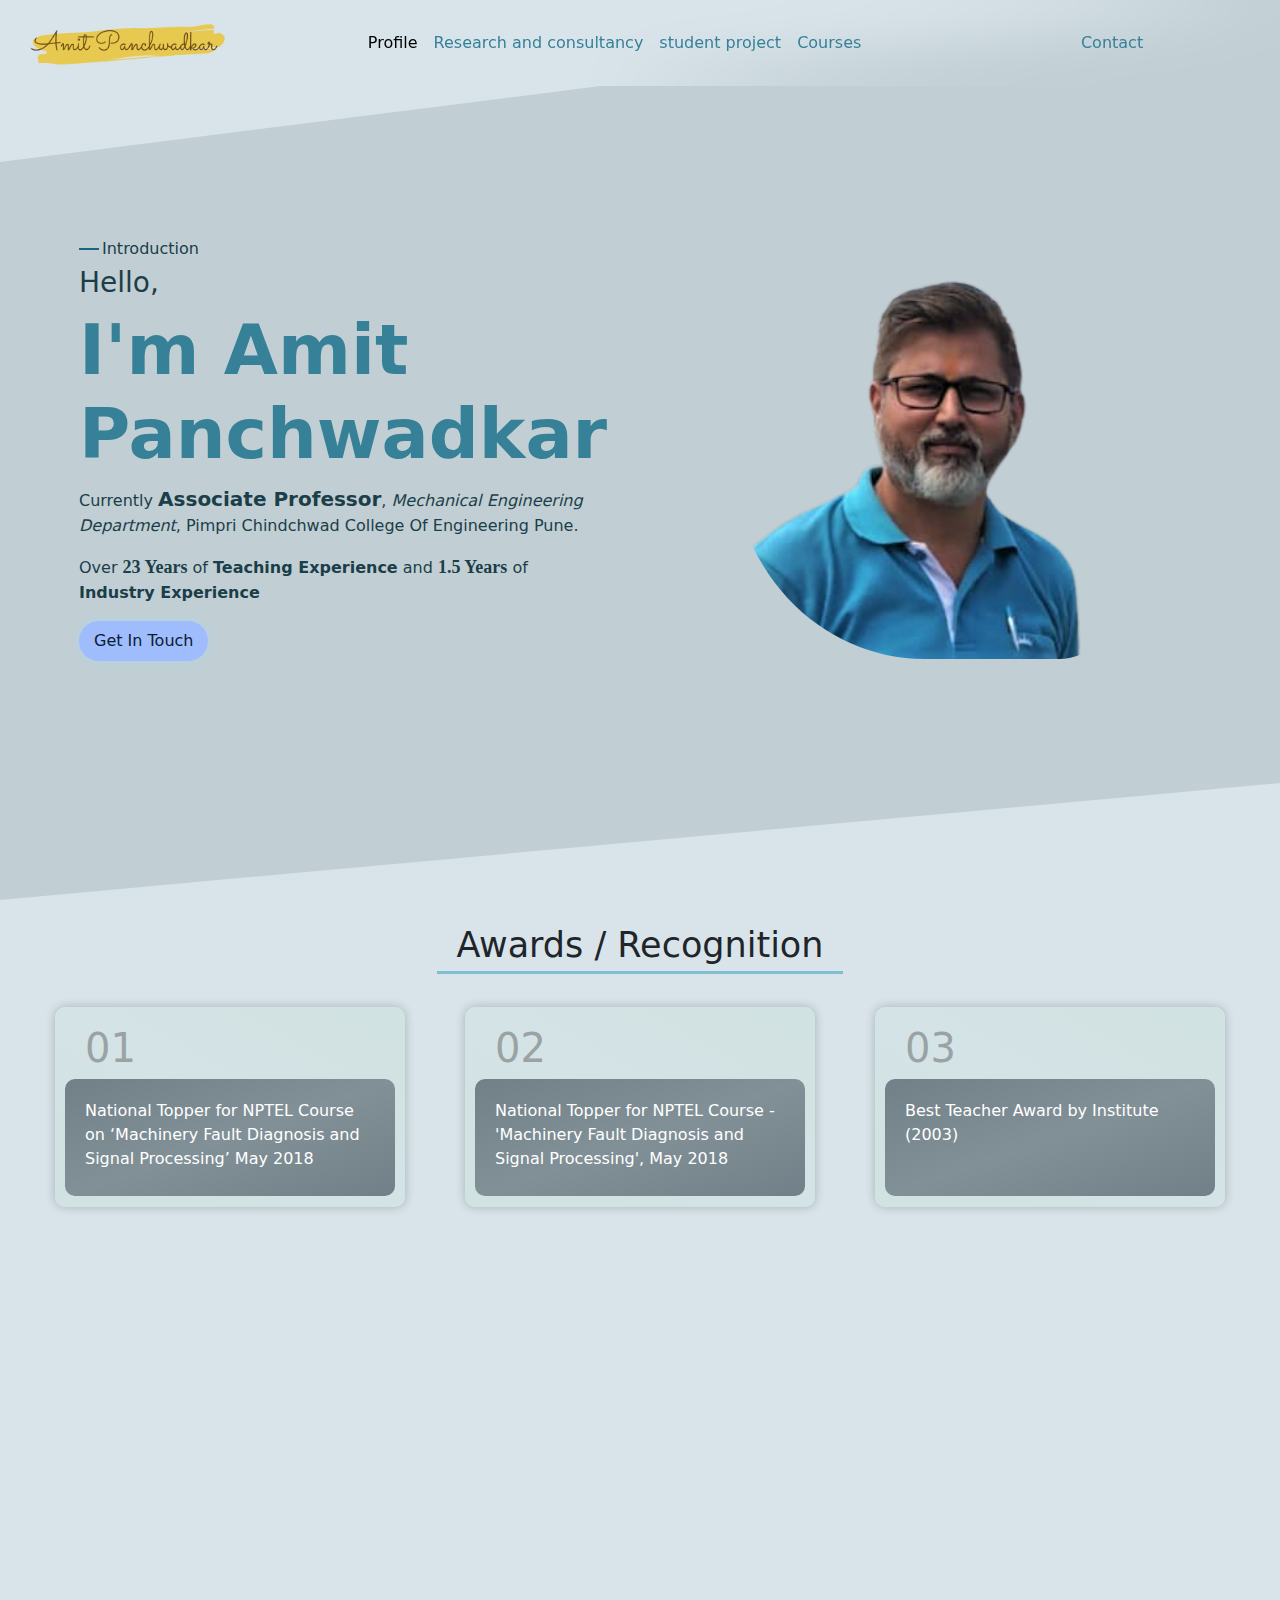
==== newlook/index.html @ 2ab220a8 "Add files via upload" ====
<!DOCTYPE html>
<html lang="en">

<head>
    <meta charset="UTF-8">
    <meta http-equiv="X-UA-Compatible" content="IE=edge">
    <meta name="viewport" content="width=device-width, initial-scale=1.0">
    <title>Pranav Lad</title>
    <link rel="stylesheet" href="navbar.css">

    <!-- ---- bootstrap --- -->
    <link rel="stylesheet" href="https://cdn.jsdelivr.net/npm/bootstrap@5.1.3/dist/css/bootstrap.min.css">
    <link href="https://cdn.jsdelivr.net/npm/bootstrap@5.1.3/dist/css/bootstrap.min.css" rel="stylesheet" integrity="sha384-1BmE4kWBq78iYhFldvKuhfTAU6auU8tT94WrHftjDbrCEXSU1oBoqyl2QvZ6jIW3" crossorigin="anonymous">
    <link rel="stylesheet" href="style.css">
</head>

<body>
    <header>
        <!-- <nav class="navbar fixed-top navbar-expand-lg  ">
            <div class="container-fluid navbar-light ">
                <a class="navbar-brand" href="index.html"><img src="logo3.png" width="140px" alt=""></a>
                <button class="navbar-toggler" type="button" data-bs-toggle="collapse" data-bs-target="#navbarNavDropdown" aria-controls="navbarNavDropdown" aria-expanded="false" aria-label="Toggle navigation">
                <span class="navbar-toggler-icon"></span>
              </button>
                <div class="collapse navbar-collapse" id="navbarNavDropdown">
                    <ul class="navbar-nav">
                        <li class="nav-item">
                            <a class="nav-link active" aria-current="page" href="index.html">Profile</a>
                        </li>
                        <li class="nav-item">
                            <a class="nav-link" href="research_nd_consultancy.html">Research and consultancy</a>
                        </li>
                        <li class="nav-item">
                            <a class="nav-link" href="student_project.html">student project</a>
                        </li>
                        <li class="nav-item">
                            <a class="nav-link" href="course.html">Courses</a>
                        </li>
                        <li class="nav-item">
                            <a class="nav-link" href="lets_connect.html">Contact</a>
                        </li>


                    </ul>
                </div>
            </div>
        </nav> -->
        <nav class="navbar fixed-top navbar-expand-lg  ">
            <div class="container-fluid navbar-light ">
                <a class="navbar-brand" href="#"><img src="logo3.png" alt=""></a>
                <button class="navbar-toggler" type="button" data-bs-toggle="collapse" data-bs-target="#navbarNavDropdown" aria-controls="navbarNavDropdown" aria-expanded="false" aria-label="Toggle navigation">
                <span class="navbar-toggler-icon"></span>
              </button>
                <div class="collapse navbar-collapse" id="navbarNavDropdown">
                    <ul class="navbar-nav">
                        <li class="nav-item">
                            <a class="nav-link active" aria-current="page" href="/index.html">Profile</a>
                        </li>
                        <li class="nav-item">
                            <a class="nav-link" href="/research_nd_consultancy.html">Research and consultancy</a>
                        </li>
                        <li class="nav-item">
                            <a class="nav-link" href="/student_project.html">student project</a>
                        </li>
                        <li class="nav-item">
                            <a class="nav-link" href="/courses.html">Courses</a>
                        </li>



                    </ul>
                    <ul class="navbar-nav">
                        <li class="nav-item">
                            <a class="nav-link contact" href="/lets_connect.html">Contact</a>
                        </li>
                    </ul>
                </div>
            </div>
        </nav>
    </header>
    <section class="page1">
        <div class="left">
            <h6>
                <div class="line"></div> Introduction</h6>
            <h3>Hello, </h3>
            <h1 style="font-weight: bold;">I'm Amit Panchwadkar</h1>
            <p>Currently <b style="font-size: 20px;">Associate Professor</b>,<i> Mechanical Engineering Department</i>, Pimpri Chindchwad College Of Engineering Pune.</p>
            <p>Over <b style="font-size: 18px; font-family : Georgia, 'Times New Roman', Times, serif">23 Years</b> of <b>Teaching Experience</b> and <b style="font-size: 18px; font-family : Georgia, 'Times New Roman', Times, serif">1.5 Years</b> of <b>Industry Experience</b></p>
            <button class="contactme">
                Get In Touch
            </button>
        </div>
        <div class="right">
            <!-- <div class="circle"></div> -->
            <img src="amit3.png" alt="">
        </div>
    </section>
    <section class="awards">
        <div class="title">
            <h2>Awards / Recognition</h2>
        </div>
        <div class="cards">
            <div class="card">
                <div class="number">01</div>
                <div class="content">National Topper for NPTEL Course on ‘Machinery Fault Diagnosis and Signal Processing’ May 2018
                </div>
            </div>
            <div class="card">
                <div class="number">02</div>
                <div class="content">National Topper for NPTEL Course - 'Machinery Fault Diagnosis and Signal Processing', May 2018</div>
            </div>
            <div class="card">
                <div class="number">03</div>
                <div class="content">Best Teacher Award by Institute (2003)</div>
            </div>
        </div>
    </section>
    <script src="https://cdn.jsdelivr.net/npm/bootstrap@5.1.3/dist/js/bootstrap.bundle.min.js" integrity="sha384-ka7Sk0Gln4gmtz2MlQnikT1wXgYsOg+OMhuP+IlRH9sENBO0LRn5q+8nbTov4+1p" crossorigin="anonymous"></script>
    <!-- JavaScript Bundle with Popper -->
</body>

</html>
---- newlook/navbar.css ----
.navbar {
    color: #368098;
    margin: 0px;
    padding: 0px;
    justify-content: center;
    align-content: center;
    backdrop-filter: blur(30px);
}

.container-fluid {
    justify-content: center;
    border-radius: 50px;
    display: flex;
    flex-direction: row;
    justify-content: center;
    align-content: center;
}

.navbar-nav {
    justify-content: center;
}

.collapse {
    display: flex;
    flex-direction: row;
    justify-content: space-around;
    margin: 10px;
    padding: 5px;
}

.container-fluid {
    margin: 0px;
    padding: 0;
}

.contact {
    border: 1px solid #f8c71b;
    background-color: #f8c71b;
    border-radius: 10px;
    font-weight: 700;
}

nav .container-fluid .navbar-brand img {
    width: 200px;
    margin-left: 15px;
}

.navbar-light .navbar-nav .nav-link {
    color: #368098;
}

li a {
    font-weight: 700;
    color: #368098;
}

@media only screen and (max-width: 1000px) {
    .collapse {
        display: flex;
        flex-direction: column;
        justify-content: center;
    }
    li a {
        font-weight: 450;
        text-align: center;
        color: #368098;
    }
    .contact {
        border: 1px solid #f8c81b00;
        background-color: #f8c81b00;
        border-radius: 10px;
        font-weight: 100;
    }
    nav .container-fluid .navbar-brand img {
        width: 200px;
        margin-left: 0px;
    }
}
---- newlook/style.css ----
body {
    /* background: rgb(129, 129, 224); */
    background: #D8E4EA;
}

.page1 {
    background: #c1ced4;
    padding: 59px;
    display: flex;
    justify-content: center;
    align-items: center;
    height: 100vh;
    /* background: rgb(129, 129, 224); */
    min-width: 340px;
    clip-path: polygon(0 18%, 100% 0, 100% 87%, 0% 100%);
}

.left {
    padding: 20px;
    max-width: 50%;
    color: #1b3e49;
}

.left h6 {
    display: flex;
    align-items: center;
}

.left h6 .line {
    width: 20px;
    height: 2px;
    background: rgb(24, 103, 128);
    float: left;
    align-self: center;
    margin-right: 3px;
}

.left h1 {
    font-size: 70px;
    color: rgb(18, 49, 104);
    color: #368098;
}

.right img {
    border-radius: 0px 0px 15% 50%;
    width: 65%;
    z-index: 11;
}

.right {
    display: flex;
    justify-content: center;
    width: 100%;
    z-index: 0;
}

.left .contactme {
    padding: 8px 15px;
    background: rgb(159, 189, 253);
    border: none;
    border-radius: 25px 25px 25px 25px;
    color: rgb(11, 27, 53);
    box-shadow: 0 0 10px rgb(177, 214, 231);
}

.right .circle {
    position: absolute;
    background: linear-gradient(to top, violet, rgba(255, 192, 203, 0.274), rgba(0, 0, 0, 0));
    z-index: 10;
    border-radius: 50%;
    width: 330px;
    height: 330px;
    top: 29%;
    right: 16%;
}

@media only screen and (max-width: 1245px) {
    .right .circle {
        width: 300px;
        height: 300px;
        top: 29%;
        right: 14%;
    }
}

@media only screen and (max-width: 1194px) {
    .right .circle {
        width: 00px;
        height: 00px;
        top: 26%;
        right: 14%;
    }
}

@media only screen and (max-width: 1068px) {
    .page1 {
        padding: 15px;
        flex-direction: column-reverse;
        justify-content: flex-end;
        padding-top: 58px;
    }
    .left {
        max-width: 100%;
        padding-top: 25px;
    }
    .left h1 {
        font-size: 50px;
    }
    .right img {
        border-radius: 0px 0px 5% 20%;
        width: 40%;
    }
}

@media only screen and (max-width: 468px) {
    .page1 {
        padding: 5px;
        padding-top: 60px;
    }
    .left h6 {
        width: 100%;
        justify-content: center;
    }
    .left h3 {
        margin: 0;
        padding: 0;
    }
    .left {
        padding: 10px;
        text-align: center;
    }
    .left h1 {
        font-size: 30px;
    }
    .left p {
        font-size: 17px;
        margin: 0;
        margin-bottom: 5px;
    }
    .right img {
        border-radius: 0px 0px 5% 20%;
        width: 67%;
    }
    .right .circle {
        position: absolute;
        background: linear-gradient(to top, violet, rgba(255, 192, 203, 0.274), rgba(0, 0, 0, 0));
        z-index: 10;
        border-radius: 50%;
        width: 199px;
        height: 199px;
        top: 9%;
        left: 25%;
    }
    .contactme {
        margin-top: 10px;
    }
}

.awards {
    height: 100vh;
}

.awards .title {
    margin-top: 19px;
    width: 100%;
    display: flex;
    justify-content: center;
}

.awards .title h2 {
    font-size: 35px;
    padding: 5px 20px;
    border-bottom: 3px solid rgb(127, 190, 209);
}

.awards .cards {
    width: 100%;
    height: 100vh;
    padding: 25px;
    display: flex;
    justify-content: space-around;
}

.awards .cards .card {
    padding: 10px;
    margin-bottom: 20px;
    height: 200px;
    max-height: 459px;
    max-width: 350px;
    background: linear-gradient(to top right, rgb(209, 226, 226), rgba(209, 226, 226, 0.568), rgb(209, 226, 226));
    border: none;
    border-radius: 10px;
    box-shadow: 0 0 10px rgba(56, 56, 56, 0.295);
    display: flex;
    flex-direction: column;
    justify-content: space-around;
}

.awards .cards .card .number {
    width: 100%;
    font-size: 40px;
    color: rgb(154, 162, 163);
    padding-left: 20px;
}

.awards .cards .card .content {
    padding: 20px;
    color: white;
    background: linear-gradient(to right bottom, rgba(52, 67, 78, 0.614), rgba(52, 67, 78, 0.514), rgba(52, 67, 78, 0.614));
    border-radius: 10px;
    min-height: fit-content;
    height: 65%;
}

@media (max-width: 768px) {
    .awards .cards {
        flex-direction: column;
    }
}
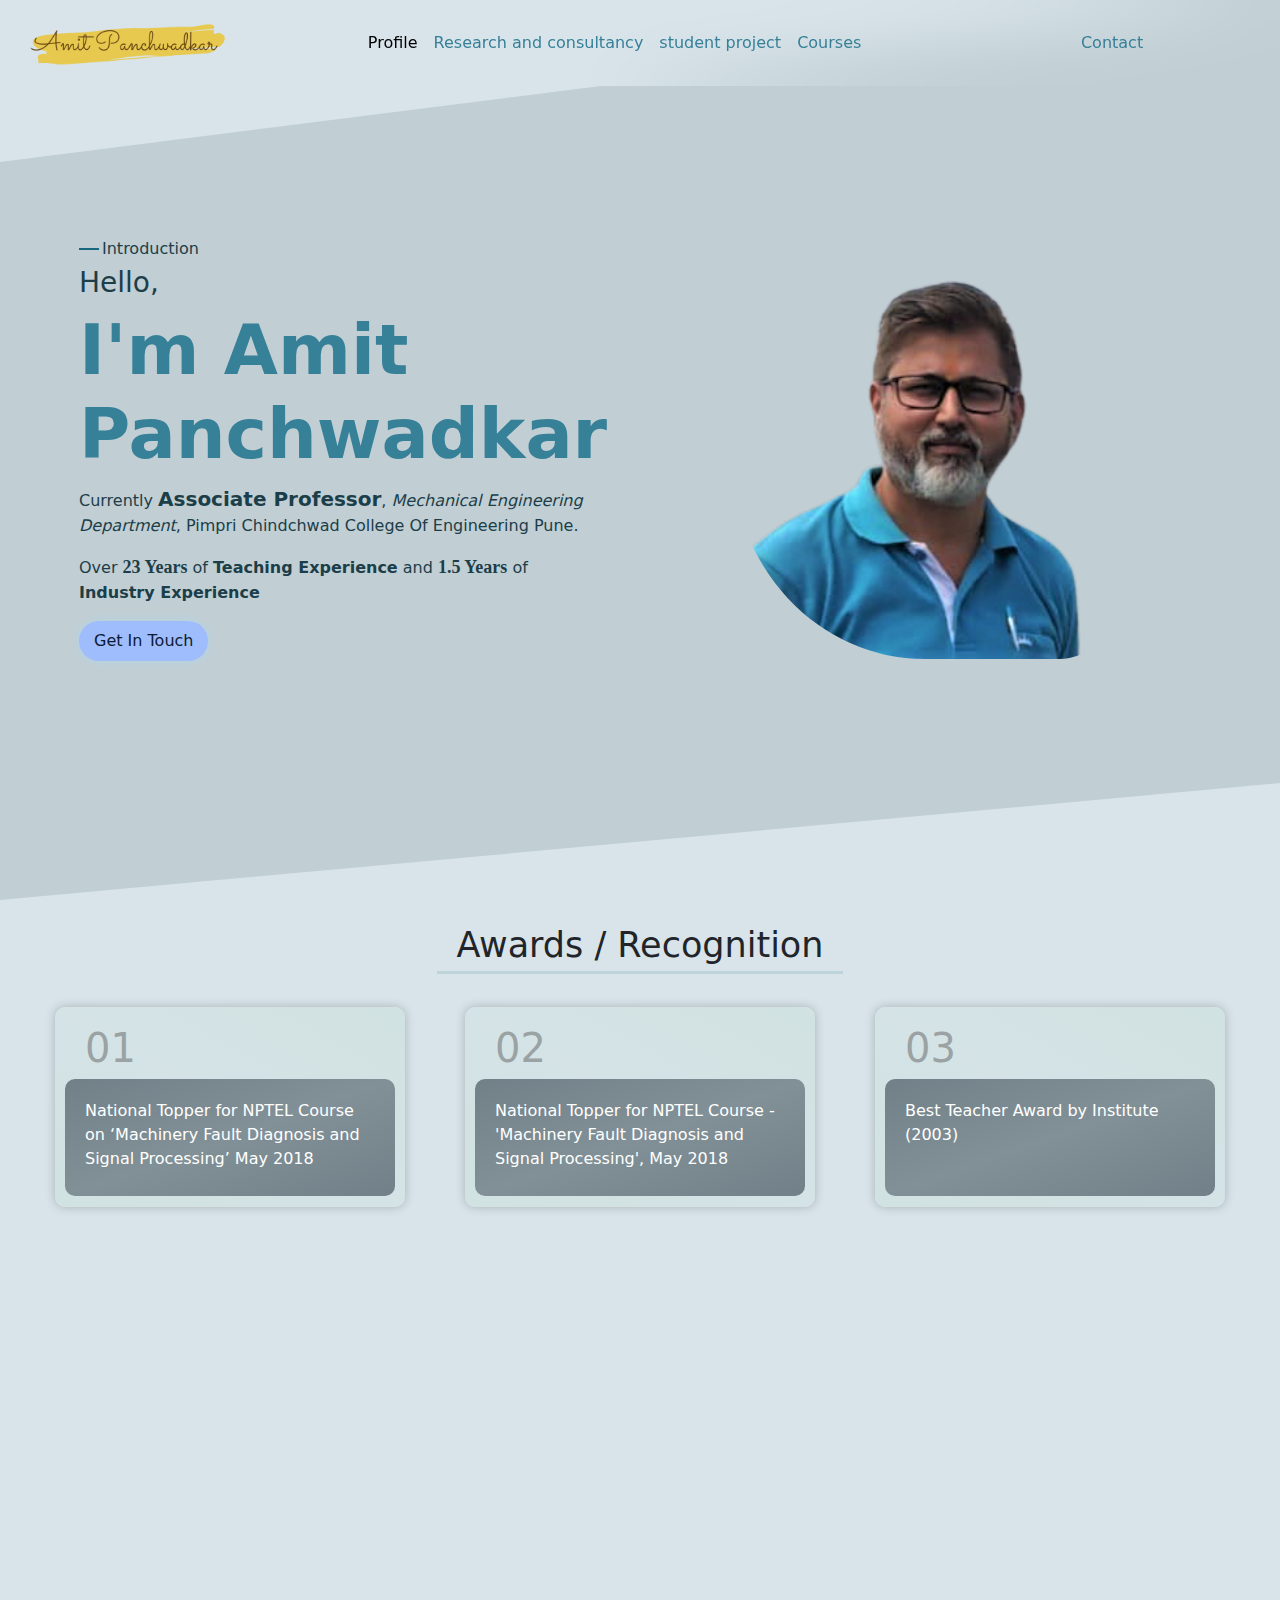
==== commit 91ce1ea3: "Update index.html" ====
--- a/newlook/index.html
+++ b/newlook/index.html
@@ -57,13 +57,13 @@
                             <a class="nav-link active" aria-current="page" href="/index.html">Profile</a>
                         </li>
                         <li class="nav-item">
-                            <a class="nav-link" href="/research_nd_consultancy.html">Research and consultancy</a>
+                            <a class="nav-link" href="research_nd_consultancy.html">Research and consultancy</a>
                         </li>
                         <li class="nav-item">
-                            <a class="nav-link" href="/student_project.html">student project</a>
+                            <a class="nav-link" href="student_project.html">student project</a>
                         </li>
                         <li class="nav-item">
-                            <a class="nav-link" href="/courses.html">Courses</a>
+                            <a class="nav-link" href="courses.html">Courses</a>
                         </li>
 
 
@@ -119,4 +119,4 @@
     <!-- JavaScript Bundle with Popper -->
 </body>
 
-</html>+</html>
--- a/newlook/style.css
+++ b/newlook/style.css
@@ -170,7 +170,7 @@
 .awards .title h2 {
     font-size: 35px;
     padding: 5px 20px;
-    border-bottom: 3px solid rgb(127, 190, 209);
+    border-bottom: 3px solid rgb(189, 212, 218);
 }
 
 .awards .cards {
@@ -216,4 +216,4 @@
     .awards .cards {
         flex-direction: column;
     }
-}+}
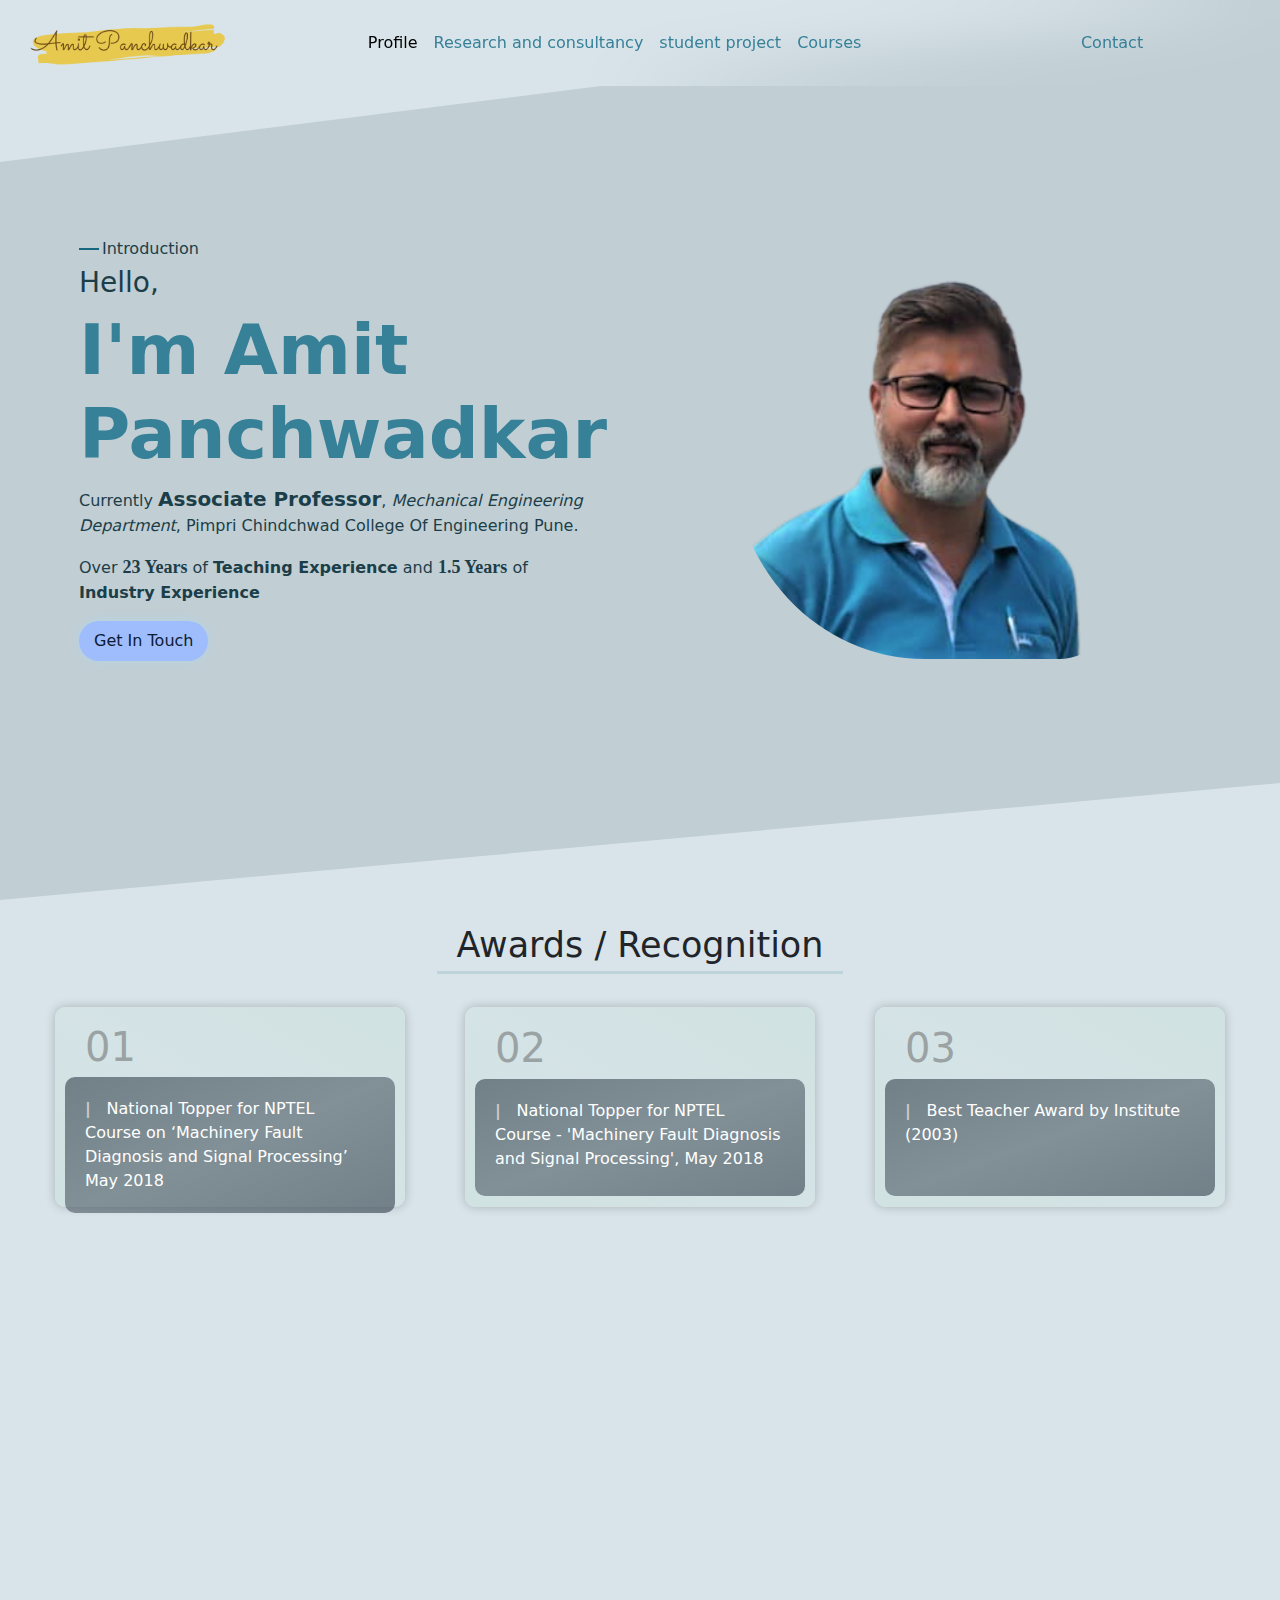
==== commit c038e715: "Update index.html" ====
--- a/newlook/index.html
+++ b/newlook/index.html
@@ -57,13 +57,13 @@
                             <a class="nav-link active" aria-current="page" href="/index.html">Profile</a>
                         </li>
                         <li class="nav-item">
-                            <a class="nav-link" href="research_nd_consultancy.html">Research and consultancy</a>
+                            <a class="nav-link" href="/research_nd_consultancy.html">Research and consultancy</a>
                         </li>
                         <li class="nav-item">
-                            <a class="nav-link" href="student_project.html">student project</a>
+                            <a class="nav-link" href="/student_project.html">student project</a>
                         </li>
                         <li class="nav-item">
-                            <a class="nav-link" href="courses.html">Courses</a>
+                            <a class="nav-link" href="/courses.html">Courses</a>
                         </li>
 
 
@@ -102,16 +102,16 @@
         <div class="cards">
             <div class="card">
                 <div class="number">01</div>
-                <div class="content">National Topper for NPTEL Course on ‘Machinery Fault Diagnosis and Signal Processing’ May 2018
+                <div class="content"><b style="color : rgb(204, 204, 204)">| </b>&nbsp; National Topper for NPTEL Course on ‘Machinery Fault Diagnosis and Signal Processing’ May 2018
                 </div>
             </div>
             <div class="card">
                 <div class="number">02</div>
-                <div class="content">National Topper for NPTEL Course - 'Machinery Fault Diagnosis and Signal Processing', May 2018</div>
+                <div class="content"><b style="color : rgb(204, 204, 204)">| </b>&nbsp; National Topper for NPTEL Course - 'Machinery Fault Diagnosis and Signal Processing', May 2018</div>
             </div>
             <div class="card">
                 <div class="number">03</div>
-                <div class="content">Best Teacher Award by Institute (2003)</div>
+                <div class="content"><b style="color : rgb(204, 204, 204)">| </b>&nbsp; Best Teacher Award by Institute (2003)</div>
             </div>
         </div>
     </section>
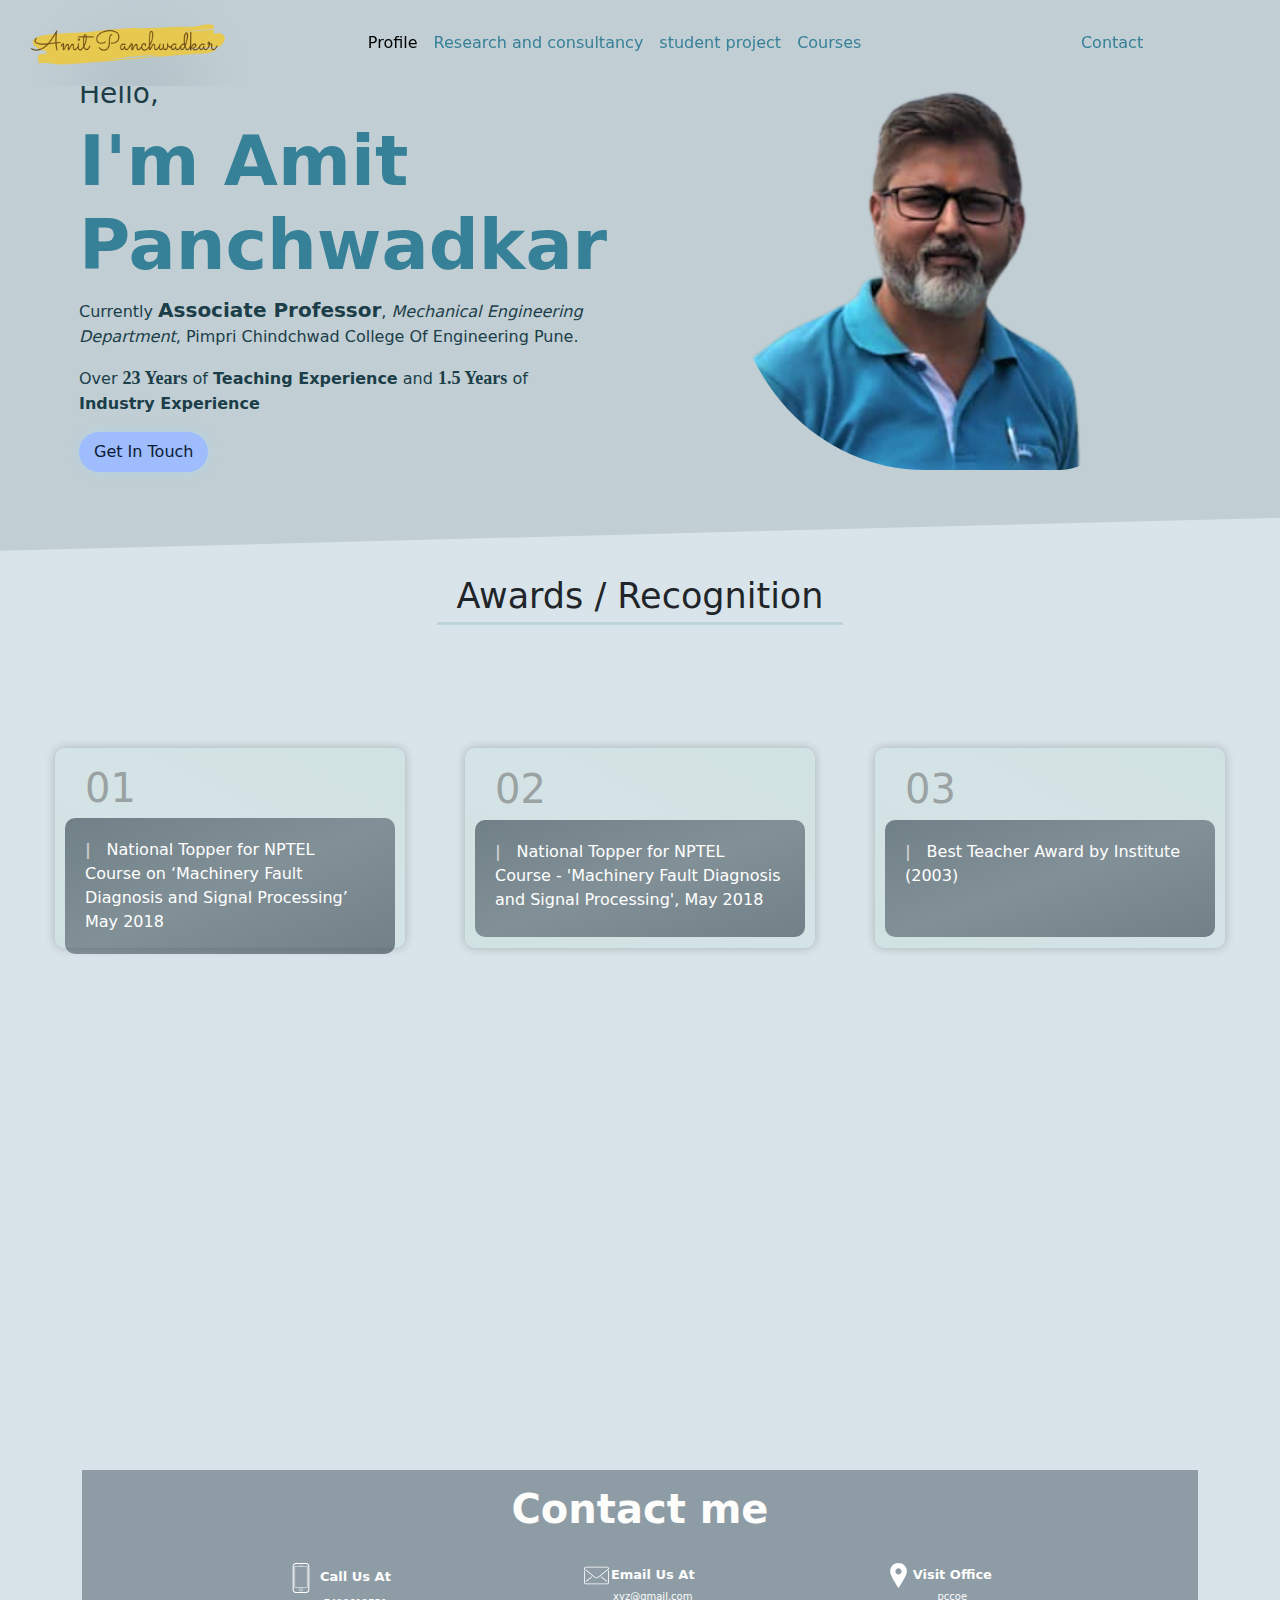
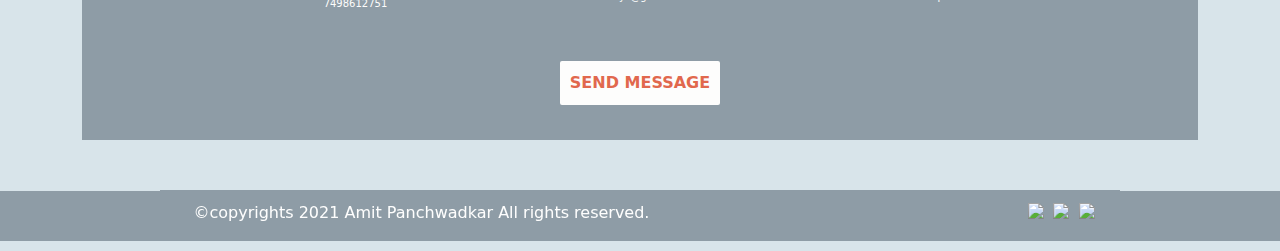
==== commit 626b2fa3: "Update index.html" ====
--- a/newlook/index.html
+++ b/newlook/index.html
@@ -11,7 +11,10 @@
     <!-- ---- bootstrap --- -->
     <link rel="stylesheet" href="https://cdn.jsdelivr.net/npm/bootstrap@5.1.3/dist/css/bootstrap.min.css">
     <link href="https://cdn.jsdelivr.net/npm/bootstrap@5.1.3/dist/css/bootstrap.min.css" rel="stylesheet" integrity="sha384-1BmE4kWBq78iYhFldvKuhfTAU6auU8tT94WrHftjDbrCEXSU1oBoqyl2QvZ6jIW3" crossorigin="anonymous">
+    <link rel="stylesheet" href="footer.css">
+    <link rel="stylesheet" href="contactmeonhomepage.css">
     <link rel="stylesheet" href="style.css">
+
 </head>
 
 <body>
@@ -115,6 +118,61 @@
             </div>
         </div>
     </section>
+    <!-- -------------- -->
+    <div class="container">
+        <div class="box1">
+            <div class="contactmebox">
+                <h1>Contact me</h1>
+                <div class="smallboxdesign">
+                    <div class="smallbox">
+                        <img width="30px" src="phone.svg" alt="error">
+                        <div class="text">
+                            <div class="textheading">
+                                <div class="textheading">Call Us At</div>
+                            </div>
+                            7498612751
+                        </div>
+                    </div>
+                    <div class="smallbox"> <img width="25px" src="EMAIL.svg" alt="error">
+                        <div class="text">
+                            <div class="textheading">Email Us At</div>
+                            xyz@gmail.com
+                        </div>
+                    </div>
+                    <div class="smallbox"> <img src="location.svg" width="25px" alt="error">
+                        <div class="textheading"></div>
+                        <div class="text">
+                            <div class="textheading"> Visit Office</div>
+                            pccoe
+                        </div>
+                    </div>
+
+                </div>
+                <div class="msgbtn"> <button>SEND MESSAGE</button> </div>
+            </div>
+        </div>
+
+    </div>
+    <!-- -------------- -->
+
+
+    <footer>
+        <div class="line"></div>
+        <div class="foot">
+            <!-- <div class="signaturelogo"><img src="signaturelogo.png" alt="error"></div> -->
+            <div class="footercontent"> ©copyrights 2021 Amit Panchwadkar All rights reserved.</div>
+            <div class="socialmedia">
+                <div class="socialmediahandle">
+
+
+                    <img src="https://img.icons8.com/ios-glyphs/512/ffffff/linkedin-2--v1.png" />
+                    <img src="https://img.icons8.com/windows/512/ffffff/github.png" />
+
+                    <img src="https://img.icons8.com/ios-filled/412/ffffff/twitter.png" />
+                </div>
+            </div>
+
+    </footer>
     <script src="https://cdn.jsdelivr.net/npm/bootstrap@5.1.3/dist/js/bootstrap.bundle.min.js" integrity="sha384-ka7Sk0Gln4gmtz2MlQnikT1wXgYsOg+OMhuP+IlRH9sENBO0LRn5q+8nbTov4+1p" crossorigin="anonymous"></script>
     <!-- JavaScript Bundle with Popper -->
 </body>
--- a/newlook/footer.css
+++ b/newlook/footer.css
@@ -0,0 +1,54 @@
+@import url('https://fonts.googleapis.com/css2?family=Inconsolata&display=swap');
+
+/* body {
+    background-color: #124653;
+    font-family: 'Inconsolata', monospace;
+} */
+
+footer {
+    margin-top: 50px;
+    display: flex;
+    flex-direction: column;
+    justify-content: center;
+}
+
+footer .line {
+    width: 75%;
+    height: 0.5px;
+    background-color: #7e8d96d2;
+    align-self: center;
+}
+
+.foot {
+    display: flex;
+    width: 100%;
+    flex-direction: row;
+    background-color: #7e8d96d2;
+    height: 50px;
+    backdrop-filter: blur(30px);
+    justify-content: space-around;
+}
+
+.foot .footercontent {
+    text-align: justify;
+    color: #fefefe;
+    height: 100%;
+    margin: 10px;
+    margin-bottom: 0;
+}
+
+.foot .socialmediahandle img {
+    margin: 2px;
+    padding-top: 10px;
+    width: 18px;
+}
+
+@media (max-width: 700px) {
+    /* .foot {
+        flex-direction: column;
+        height: fit-content;
+    } */
+    footer {
+        display: none;
+    }
+}--- a/newlook/contactmeonhomepage.css
+++ b/newlook/contactmeonhomepage.css
@@ -0,0 +1,124 @@
+/* .container {
+    display: flex;
+    flex-direction: column;
+    flex-wrap: wrap;
+    justify-content: center;
+    align-items: center;
+
+} */
+
+.box1 {
+    width: 100%;
+}
+
+body {
+    margin: 0;
+    padding: 0;
+}
+
+.smallboxdesign .smallbox img {
+    align-self: flex-start;
+    color: #fdfdfc;
+}
+
+.container .contactmebox h1 {
+    text-align: center;
+    font-weight: 800;
+    margin: 0;
+}
+
+.box1 {
+    background-color: #7e8d96d2;
+    padding: 15px;
+    color: #fdfdfc;
+}
+
+.smallboxdesign {
+    display: flex;
+    flex-direction: row;
+    justify-content: space-evenly;
+    margin: 10px 0px;
+    padding: 10px;
+    color: #fdfdfc;
+}
+
+.box1 .contactmebox .smallboxdesign .smallbox .text {
+    align-self: flex-start;
+    margin: 0;
+    font-size: x-small;
+    display: flex;
+    flex-direction: column;
+}
+
+.text .textheading {
+    font-weight: 700;
+    font-size: small;
+    margin: 2px;
+    width: fit-content;
+    margin-bottom: 5px;
+}
+
+.smallbox {
+    width: fit-content;
+    display: flex;
+    flex-direction: row;
+    justify-content: center;
+    text-align: center;
+    align-items: center;
+    margin: 5px;
+    padding: 5px;
+}
+
+.msgbtn {
+    width: 100%;
+    align-self: center;
+    text-align: center;
+}
+
+.msgbtn button {
+    width: fit-content;
+    align-self: center;
+    text-align: center;
+    padding: 10px;
+    border: 0px;
+    background-color: #fdfdfc;
+    color: #e1684d;
+    cursor: pointer;
+    border-radius: 2px;
+    font-weight: 700;
+    margin: 20px;
+}
+
+.hopeyoulikeit {
+    background-color: #232323;
+    color: #696969;
+    width: 100%;
+    height: 200px;
+    text-align: center;
+    padding: 20px;
+    font-size: xx-large;
+    font-weight: 600;
+}
+
+@media only screen and (max-width: 425px) {
+    .smallboxdesign {
+        flex-direction: column;
+        justify-content: center;
+        align-items: center;
+        margin: 5px;
+        padding: 5px;
+    }
+    .text {
+        align-items: center;
+    }
+    .box1 .contactmebox h1 {
+        font-size: medium;
+        font-weight: 600;
+    }
+    .hopeyoulikeit {
+        font-size: larger;
+    }
+    .msgbtn button {
+        margin: 10px;
+    }
+}--- a/newlook/style.css
+++ b/newlook/style.css
@@ -9,10 +9,12 @@
     display: flex;
     justify-content: center;
     align-items: center;
-    height: 100vh;
+    height: auto;
     /* background: rgb(129, 129, 224); */
     min-width: 340px;
-    clip-path: polygon(0 18%, 100% 0, 100% 87%, 0% 100%);
+    /* clip-path: polygon(0 18%, 100% 0, 100% 87%, 0% 100%); */
+    clip-path: polygon(100% 0, 100% 94%, 0 100%, 0 0);
+    padding-top: 30px;
 }
 
 .left {
@@ -116,10 +118,10 @@
     .page1 {
         padding: 5px;
         padding-top: 60px;
+        height: 110vh;
     }
     .left h6 {
         width: 100%;
-        justify-content: center;
     }
     .left h3 {
         margin: 0;
@@ -127,7 +129,6 @@
     }
     .left {
         padding: 10px;
-        text-align: center;
     }
     .left h1 {
         font-size: 30px;
@@ -175,15 +176,17 @@
 
 .awards .cards {
     width: 100%;
-    height: 100vh;
+    height: 50vh;
     padding: 25px;
     display: flex;
-    justify-content: space-around;
+    justify-content: center;
+    align-items: center;
 }
 
 .awards .cards .card {
     padding: 10px;
     margin-bottom: 20px;
+    margin-inline: 30px;
     height: 200px;
     max-height: 459px;
     max-width: 350px;
@@ -215,5 +218,6 @@
 @media (max-width: 768px) {
     .awards .cards {
         flex-direction: column;
-    }
-}
+        height: 100vh;
+    }
+}
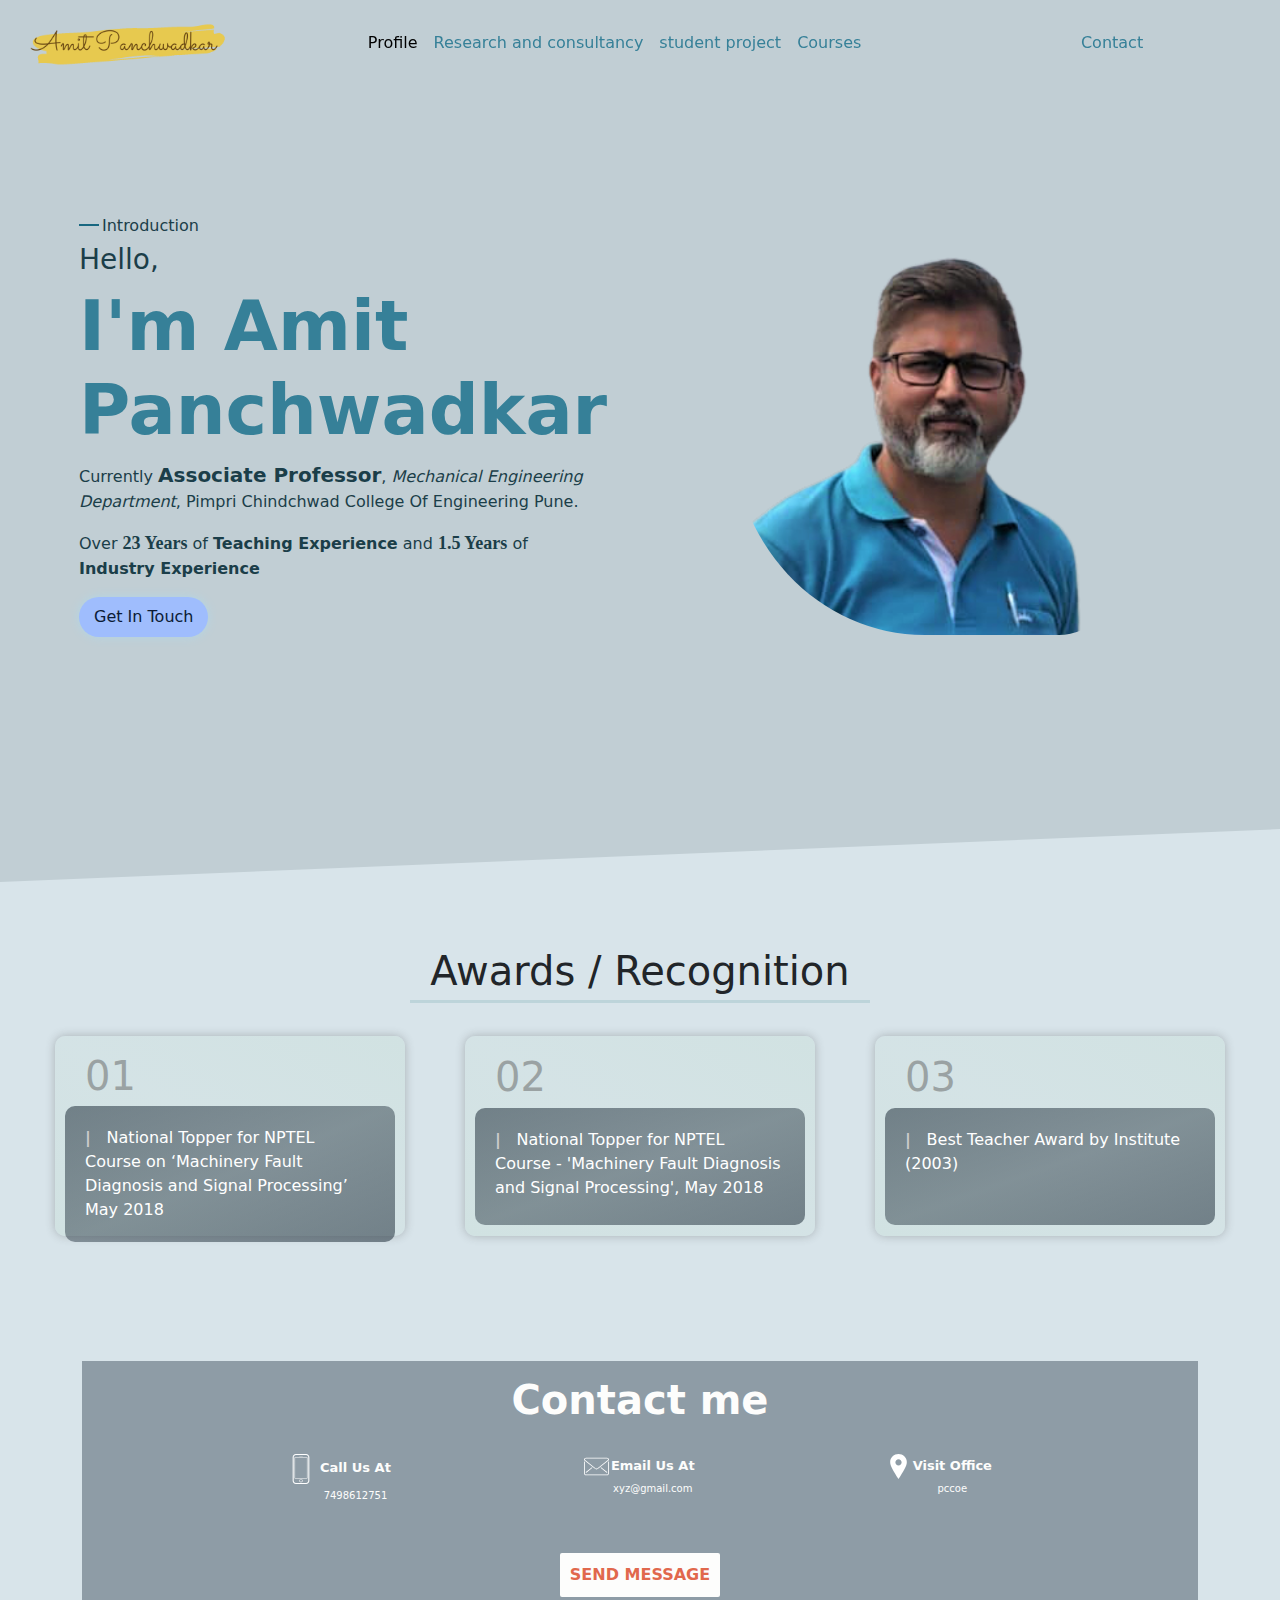
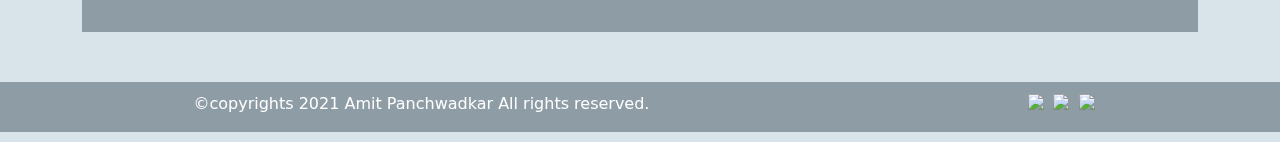
==== commit d0423d90: "Update index.html" ====
--- a/newlook/index.html
+++ b/newlook/index.html
@@ -57,16 +57,16 @@
                 <div class="collapse navbar-collapse" id="navbarNavDropdown">
                     <ul class="navbar-nav">
                         <li class="nav-item">
-                            <a class="nav-link active" aria-current="page" href="/index.html">Profile</a>
+                            <a class="nav-link active" aria-current="page" href="index.html">Profile</a>
                         </li>
                         <li class="nav-item">
-                            <a class="nav-link" href="/research_nd_consultancy.html">Research and consultancy</a>
+                            <a class="nav-link" href="research_nd_consultancy.html">Research and consultancy</a>
                         </li>
                         <li class="nav-item">
-                            <a class="nav-link" href="/student_project.html">student project</a>
+                            <a class="nav-link" href="student_project.html">student project</a>
                         </li>
                         <li class="nav-item">
-                            <a class="nav-link" href="/courses.html">Courses</a>
+                            <a class="nav-link" href="courses.html">Courses</a>
                         </li>
 
 
@@ -74,7 +74,7 @@
                     </ul>
                     <ul class="navbar-nav">
                         <li class="nav-item">
-                            <a class="nav-link contact" href="/lets_connect.html">Contact</a>
+                            <a class="nav-link contact" href="lets_connect.html">Contact</a>
                         </li>
                     </ul>
                 </div>
--- a/newlook/style.css
+++ b/newlook/style.css
@@ -9,7 +9,7 @@
     display: flex;
     justify-content: center;
     align-items: center;
-    height: auto;
+    height: 98vh;
     /* background: rgb(129, 129, 224); */
     min-width: 340px;
     /* clip-path: polygon(0 18%, 100% 0, 100% 87%, 0% 100%); */
@@ -158,7 +158,8 @@
 }
 
 .awards {
-    height: 100vh;
+    height: fit-content;
+    margin-block: 60px;
 }
 
 .awards .title {
@@ -169,18 +170,20 @@
 }
 
 .awards .title h2 {
-    font-size: 35px;
+    font-size: 40px;
     padding: 5px 20px;
     border-bottom: 3px solid rgb(189, 212, 218);
 }
 
 .awards .cards {
     width: 100%;
-    height: 50vh;
+    /* height: 50vh; */
+    height: fit-content;
     padding: 25px;
     display: flex;
     justify-content: center;
     align-items: center;
+    margin-bottom: 80px;
 }
 
 .awards .cards .card {
